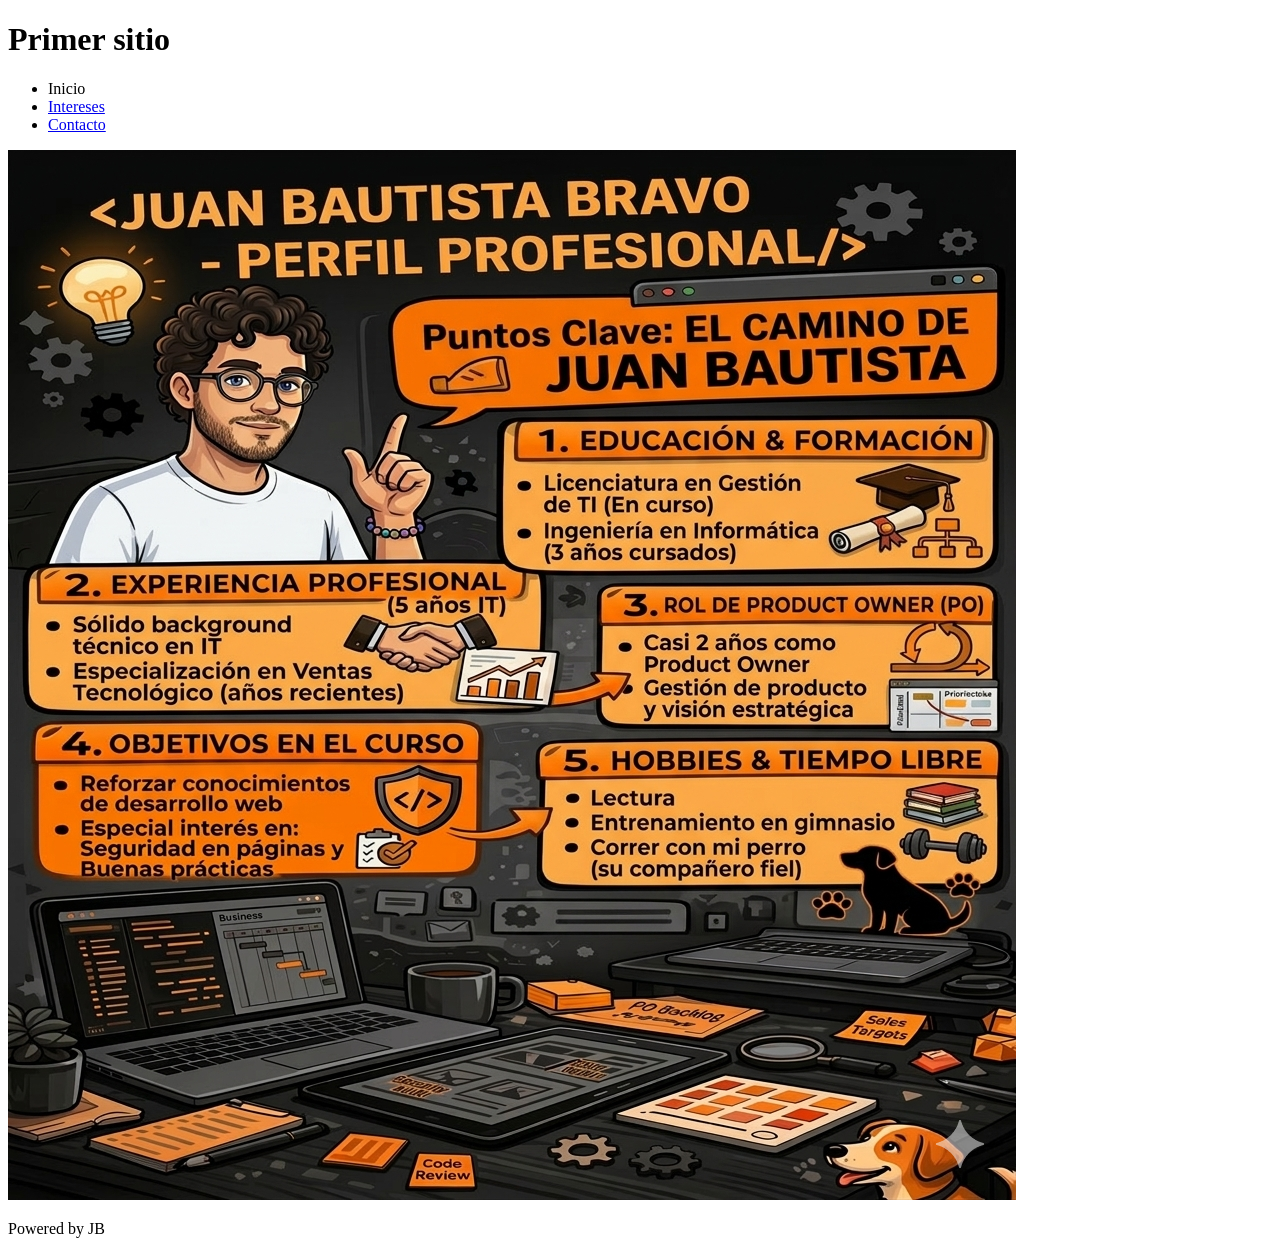
==== index.html @ 79280f29 "V1 First upload, with html files, being those: INDEX, CONTACTO, INTERES" ====
<!DOCTYPE html>
<html lang="en">

<head>
    <meta charset="UTF-8">
    <meta name="viewport" content="width=device-width, initial-scale=1.0">
    <title>Mi sitio</title>
</head>

<body>
    <header>
        <h1> Primer sitio </h1>
        <nav>
            <ul>
                <li>Inicio</li>
                <li><a href="intereses.html">Intereses</a></li>
                <li><a href="contacto.html">Contacto</a></li>
            </ul>
        </nav>
    </header>
    <main>
        <p></p>
        <p></p>
        <img src="img/foto.png" alt="presentacion">
    </main>
    <footer>
        <p> Powered by JB </p>
    </footer>
</body>

</html>
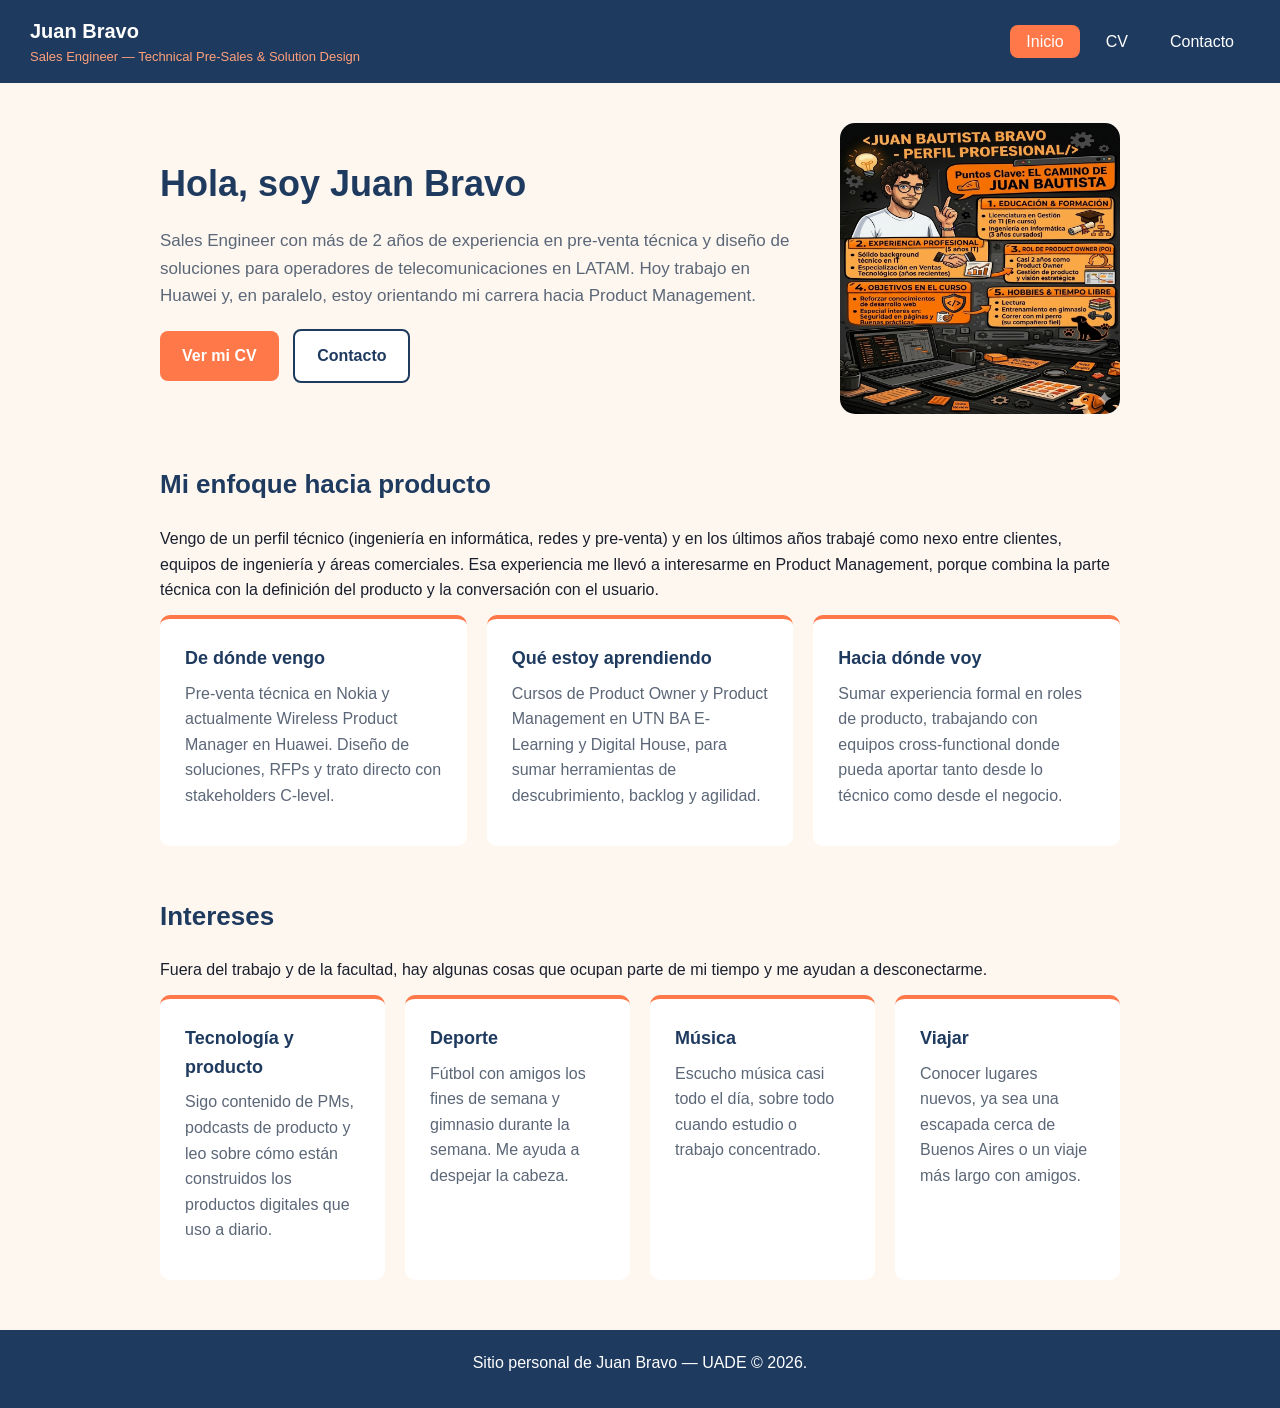
==== commit 4e8587e1: "Add files via upload" ====
--- a/index.html
+++ b/index.html
@@ -1,31 +1,171 @@
-<!DOCTYPE html>
-<html lang="en">
-
-<head>
-    <meta charset="UTF-8">
-    <meta name="viewport" content="width=device-width, initial-scale=1.0">
-    <title>Mi sitio</title>
-</head>
-
-<body>
-    <header>
-        <h1> Primer sitio </h1>
-        <nav>
-            <ul>
-                <li>Inicio</li>
-                <li><a href="intereses.html">Intereses</a></li>
-                <li><a href="contacto.html">Contacto</a></li>
-            </ul>
-        </nav>
-    </header>
-    <main>
-        <p></p>
-        <p></p>
-        <img src="img/foto.png" alt="presentacion">
-    </main>
-    <footer>
-        <p> Powered by JB </p>
-    </footer>
-</body>
-
-</html>+<!DOCTYPE html>
+<html lang="es">
+
+<head>
+
+    <meta charset="UTF-8">
+    <meta name="viewport" content="width=device-width, initial-scale=1.0">
+    <title>Juan Bravo — Inicio</title>
+    <link rel="stylesheet" href="styles.css">
+
+</head>
+
+<body>
+
+    <!-- HEADER -->
+
+    <header>
+
+        <div class="marca">
+            Juan Bravo
+            <span>Sales Engineer — Technical Pre-Sales & Solution Design</span>
+        </div>
+
+        <nav>
+            <ul>
+                <li><a class="activo" href="index.html">Inicio</a></li>
+                <li><a href="cv.html">CV</a></li>
+                <li><a href="contacto.html">Contacto</a></li>
+            </ul>
+        </nav>
+
+    </header>
+
+    <!-- MAIN -->
+
+    <main>
+
+        <!-- HERO -->
+
+        <section class="hero">
+
+            <div class="hero-texto">
+
+                <h1>Hola, soy Juan Bravo</h1>
+
+                <p>
+                    Sales Engineer con más de 2 años de experiencia en
+                    pre-venta técnica y diseño de soluciones para
+                    operadores de telecomunicaciones en LATAM. Hoy trabajo
+                    en Huawei y, en paralelo, estoy orientando mi carrera
+                    hacia Product Management.
+                </p>
+
+                <a class="boton" href="cv.html">Ver mi CV</a>
+                <a class="boton boton-secundario" href="contacto.html">Contacto</a>
+
+            </div>
+
+            <img src="img/foto.png" alt="Foto de Juan Bravo">
+
+        </section>
+
+        <!-- ENFOQUE HACIA PRODUCTO -->
+
+        <section>
+
+            <h2>Mi enfoque hacia producto</h2>
+
+            <p>
+                Vengo de un perfil técnico (ingeniería en informática, redes
+                y pre-venta) y en los últimos años trabajé como nexo entre
+                clientes, equipos de ingeniería y áreas comerciales. Esa
+                experiencia me llevó a interesarme en Product Management,
+                porque combina la parte técnica con la definición del producto
+                y la conversación con el usuario.
+            </p>
+
+            <div class="tarjetas">
+
+                <div class="tarjeta">
+                    <h3>De dónde vengo</h3>
+                    <p>
+                        Pre-venta técnica en Nokia y actualmente Wireless
+                        Product Manager en Huawei. Diseño de soluciones,
+                        RFPs y trato directo con stakeholders C-level.
+                    </p>
+                </div>
+
+                <div class="tarjeta">
+                    <h3>Qué estoy aprendiendo</h3>
+                    <p>
+                        Cursos de Product Owner y Product Management en
+                        UTN BA E-Learning y Digital House, para sumar
+                        herramientas de descubrimiento, backlog y agilidad.
+                    </p>
+                </div>
+
+                <div class="tarjeta">
+                    <h3>Hacia dónde voy</h3>
+                    <p>
+                        Sumar experiencia formal en roles de producto,
+                        trabajando con equipos cross-functional donde pueda
+                        aportar tanto desde lo técnico como desde el negocio.
+                    </p>
+                </div>
+
+            </div>
+
+        </section>
+
+        <!-- INTERESES -->
+
+        <section>
+
+            <h2>Intereses</h2>
+
+            <p>
+                Fuera del trabajo y de la facultad, hay algunas cosas que
+                ocupan parte de mi tiempo y me ayudan a desconectarme.
+            </p>
+
+            <div class="tarjetas">
+
+                <div class="tarjeta">
+                    <h3>Tecnología y producto</h3>
+                    <p>
+                        Sigo contenido de PMs, podcasts de producto y leo
+                        sobre cómo están construidos los productos digitales
+                        que uso a diario.
+                    </p>
+                </div>
+
+                <div class="tarjeta">
+                    <h3>Deporte</h3>
+                    <p>
+                        Fútbol con amigos los fines de semana y gimnasio
+                        durante la semana. Me ayuda a despejar la cabeza.
+                    </p>
+                </div>
+
+                <div class="tarjeta">
+                    <h3>Música</h3>
+                    <p>
+                        Escucho música casi todo el día, sobre todo cuando
+                        estudio o trabajo concentrado.
+                    </p>
+                </div>
+
+                <div class="tarjeta">
+                    <h3>Viajar</h3>
+                    <p>
+                        Conocer lugares nuevos, ya sea una escapada cerca
+                        de Buenos Aires o un viaje más largo con amigos.
+                    </p>
+                </div>
+
+            </div>
+
+        </section>
+
+    </main>
+
+    <!-- FOOTER -->
+
+    <footer>
+        <p>Sitio personal de Juan Bravo — UADE © 2026.</p>
+    </footer>
+
+</body>
+
+</html>
--- a/styles.css
+++ b/styles.css
@@ -0,0 +1,314 @@
+/* RESET */
+
+* {
+    margin: 0;
+    padding: 0;
+    box-sizing: border-box;
+}
+
+/* BODY */
+
+body {
+    font-family: 'Segoe UI', Arial, sans-serif;
+    background-color: #fdf7f0;
+    color: #1a1f2e;
+    line-height: 1.6;
+}
+
+/* HEADER */
+
+header {
+    background-color: #1e3a5f;
+    color: white;
+    padding: 15px 30px;
+    display: flex;
+    justify-content: space-between;
+    align-items: center;
+}
+
+.marca {
+    font-size: 20px;
+    font-weight: bold;
+}
+
+.marca span {
+    display: block;
+    font-size: 13px;
+    font-weight: normal;
+    color: #ffa07a;
+}
+
+/* NAV */
+
+nav ul {
+    list-style: none;
+    display: flex;
+    gap: 10px;
+}
+
+nav a {
+    color: white;
+    text-decoration: none;
+    padding: 8px 16px;
+    border-radius: 8px;
+}
+
+nav a:hover {
+    background-color: #2d5278;
+}
+
+nav a.activo {
+    background-color: #ff7849;
+}
+
+/* MAIN */
+
+main {
+    max-width: 1000px;
+    margin: 40px auto;
+    padding: 0 20px;
+}
+
+/* HERO */
+
+.hero {
+    display: flex;
+    gap: 30px;
+    align-items: center;
+    margin-bottom: 50px;
+}
+
+.hero-texto {
+    flex: 1;
+}
+
+.hero h1 {
+    color: #1e3a5f;
+    font-size: 36px;
+    margin-bottom: 15px;
+}
+
+.hero p {
+    color: #5b6677;
+    font-size: 17px;
+    margin-bottom: 20px;
+}
+
+.hero img {
+    width: 280px;
+    border-radius: 15px;
+}
+
+/* BOTONES */
+
+.boton {
+    display: inline-block;
+    padding: 12px 22px;
+    background-color: #ff7849;
+    color: white;
+    text-decoration: none;
+    border-radius: 8px;
+    font-weight: bold;
+    margin-right: 10px;
+}
+
+.boton:hover {
+    background-color: #e8633a;
+}
+
+.boton-secundario {
+    background-color: white;
+    color: #1e3a5f;
+    border: 2px solid #1e3a5f;
+}
+
+.boton-secundario:hover {
+    background-color: #1e3a5f;
+    color: white;
+}
+
+/* SECCIONES */
+
+section {
+    margin-bottom: 50px;
+}
+
+h2 {
+    color: #1e3a5f;
+    font-size: 26px;
+    margin-bottom: 20px;
+}
+
+h3 {
+    color: #1e3a5f;
+    font-size: 18px;
+    margin-bottom: 8px;
+}
+
+p {
+    margin-bottom: 12px;
+}
+
+/* TARJETAS */
+
+.tarjetas {
+    display: flex;
+    flex-wrap: wrap;
+    gap: 20px;
+}
+
+.tarjeta {
+    background-color: white;
+    padding: 25px;
+    border-radius: 10px;
+    border-top: 4px solid #ff7849;
+    flex: 1;
+    min-width: 220px;
+}
+
+.tarjeta p {
+    color: #5b6677;
+}
+
+/* EDUCACION (timeline simple) */
+
+.item {
+    background-color: white;
+    padding: 20px;
+    border-radius: 10px;
+    border-left: 4px solid #ff7849;
+    margin-bottom: 15px;
+}
+
+.item .fecha {
+    color: #ff7849;
+    font-weight: bold;
+    font-size: 14px;
+    margin-bottom: 5px;
+}
+
+.item h3 {
+    margin-bottom: 5px;
+}
+
+.item .lugar {
+    color: #5b6677;
+    font-style: italic;
+    margin-bottom: 10px;
+}
+
+/* LISTA DE CURSOS */
+
+.cursos {
+    list-style: none;
+}
+
+.cursos li {
+    background-color: white;
+    padding: 15px 20px;
+    border-radius: 8px;
+    margin-bottom: 10px;
+    border-left: 4px solid #1e3a5f;
+}
+
+.cursos li strong {
+    color: #1e3a5f;
+    display: block;
+    margin-bottom: 4px;
+}
+
+.cursos li span {
+    color: #5b6677;
+    font-size: 14px;
+}
+
+/* FORMULARIO */
+
+form {
+    background-color: white;
+    padding: 30px;
+    border-radius: 10px;
+}
+
+label {
+    display: block;
+    color: #1e3a5f;
+    font-weight: bold;
+    margin-bottom: 5px;
+    margin-top: 15px;
+}
+
+input, textarea {
+    width: 100%;
+    padding: 10px;
+    border: 1px solid #ddd;
+    border-radius: 6px;
+    font-family: inherit;
+    font-size: 15px;
+}
+
+input:focus, textarea:focus {
+    outline: 2px solid #ff7849;
+    border-color: #ff7849;
+}
+
+textarea {
+    min-height: 120px;
+    resize: vertical;
+}
+
+form button {
+    margin-top: 20px;
+    padding: 12px 25px;
+    background-color: #ff7849;
+    color: white;
+    border: none;
+    border-radius: 8px;
+    font-weight: bold;
+    cursor: pointer;
+    font-size: 15px;
+}
+
+form button:hover {
+    background-color: #e8633a;
+}
+
+/* FOOTER */
+
+footer {
+    background-color: #1e3a5f;
+    color: white;
+    text-align: center;
+    padding: 20px;
+    margin-top: 50px;
+}
+
+/* RESPONSIVE */
+
+@media (max-width: 768px) {
+
+    header {
+        flex-direction: column;
+        gap: 15px;
+        text-align: center;
+    }
+
+    .hero {
+        flex-direction: column;
+        text-align: center;
+    }
+
+    .hero img {
+        width: 220px;
+    }
+
+    .hero h1 {
+        font-size: 28px;
+    }
+
+    nav ul {
+        flex-wrap: wrap;
+        justify-content: center;
+    }
+
+}
